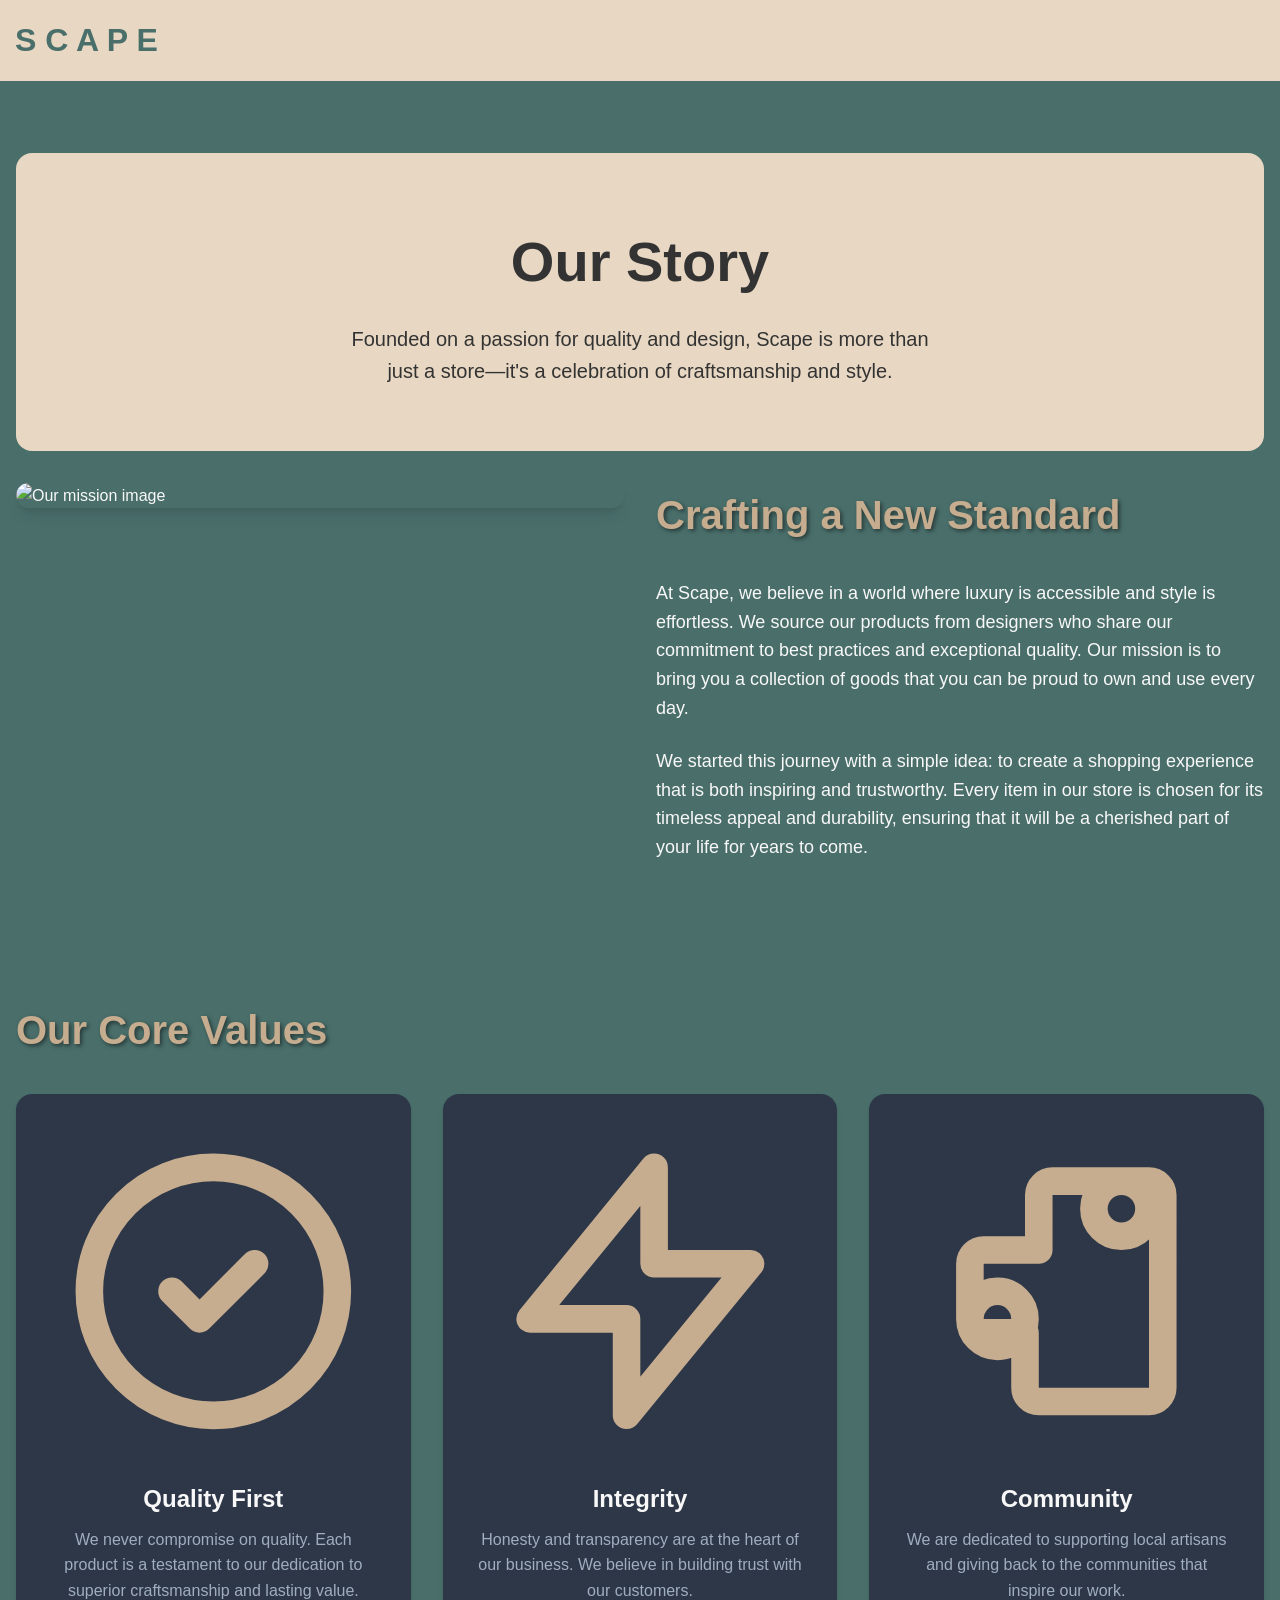
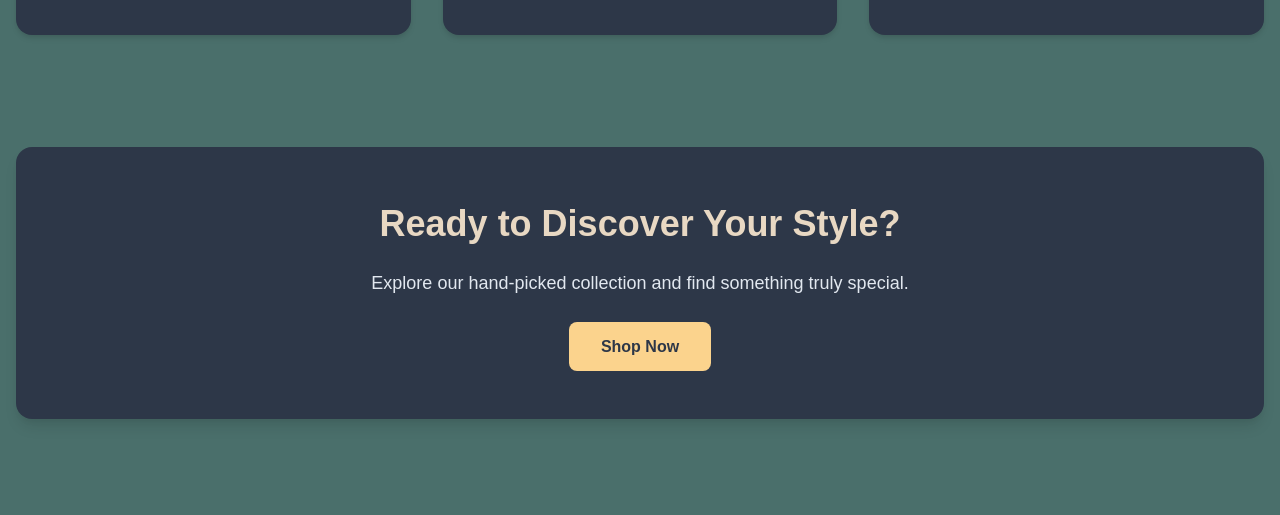
==== about.html @ 92dfc1a6 "working on the product page" ====
<!DOCTYPE html>
<html lang="en">
    <head>
    <meta charset="UTF-8">
    <meta name="viewport" content="width=device-width, initial-scale=1.0">
    <title>Scape</title>
    <link rel="stylesheet" href="index.css">
</head>
<body class="body">
    <!-- the header and nav bar -->
    <header class="header">
        <a class="logo" href="index.html">S C A P E</a>
    </header>
    <!-- About Us Hero Section -->
    <main class="container main-content">
        <section class="hero-section">
            <h1 class="hero-title">
                Our Story
            </h1>
            <p class="hero-subtitle">
                Founded on a passion for quality and design, Scape is more than just a store—it's a celebration of craftsmanship and style.
            </p>
        </section>
        <!-- Our Mission Section -->
        <section class="mission-section">
            <div class="mission-content">
                <div class="mission-image-container">
                    <img src="https://placehold.co/600x400/D1D5DB/111827?text=Our+Mission" alt="Our mission image" class="mission-image">
                </div>
                <div class="mission-text-container">
                    <h2 class="section-title">Crafting a New Standard</h2>
                    <p class="section-text">
                        At Scape, we believe in a world where luxury is accessible and style is effortless. We source our products from designers who share our commitment to best practices and exceptional quality. Our mission is to bring you a collection of goods that you can be proud to own and use every day.
                    </p>
                    <p class="section-text">
                        We started this journey with a simple idea: to create a shopping experience that is both inspiring and trustworthy. Every item in our store is chosen for its timeless appeal and durability, ensuring that it will be a cherished part of your life for years to come.
                    </p>
                </div>
            </div>
        </section>
        <!-- Our Values Section -->
        <section class="values-section">
            <h2 class="section-title text-center">Our Core Values</h2>
            <div class="values-grid">
                <!-- Value 1 -->
                <div class="value-card">
                    <div class="value-icon">
                        <!-- Placeholder SVG for Quality -->
                        <svg class="w-12 h-12 inline-block" fill="none" stroke="currentColor" viewBox="0 0 24 24" xmlns="http://www.w3.org/100/svg">
                            <path stroke-linecap="round" stroke-linejoin="round" stroke-width="2" d="M9 12l2 2 4-4m6 2a9 9 0 11-18 0 9 9 0 0118 0z"></path>
                        </svg>
                    </div>
                    <h3 class="value-title">Quality First</h3>
                    <p class="value-description">
                        We never compromise on quality. Each product is a testament to our dedication to superior craftsmanship and lasting value.
                    </p>
                </div>
                <!-- Value 2 -->
                <div class="value-card">
                    <div class="value-icon">
                        <!-- Placeholder SVG for Integrity -->
                        <svg class="w-12 h-12 inline-block" fill="none" stroke="currentColor" viewBox="0 0 24 24" xmlns="http://www.w3.org/100/svg">
                            <path stroke-linecap="round" stroke-linejoin="round" stroke-width="2" d="M13 10V3L4 14h7v7l9-11h-7z"></path>
                        </svg>
                    </div>
                    <h3 class="value-title">Integrity</h3>
                    <p class="value-description">
                        Honesty and transparency are at the heart of our business. We believe in building trust with our customers.
                    </p>
                </div>
                <!-- Value 3 -->
                <div class="value-card">
                    <div class="value-icon">
                        <!-- Placeholder SVG for Community -->
                        <svg class="w-12 h-12 inline-block" fill="none" stroke="currentColor" viewBox="0 0 24 24" xmlns="http://www.w3.org/100/svg">
                            <path stroke-linecap="round" stroke-linejoin="round" stroke-width="2" d="M17 20h-7c-.552 0-1-.448-1-1v-4H6a1 1 0 01-1-1v-4a1 1 0 011-1h4V5a1 1 0 011-1h7a1 1 0 011 1v14a1 1 0 01-1 1zM7 16a2 2 0 100-4 2 2 0 000 4zM16 8a2 2 0 100-4 2 2 0 000 4z"></path>
                        </svg>
                    </div>
                    <h3 class="value-title">Community</h3>
                    <p class="value-description">
                        We are dedicated to supporting local artisans and giving back to the communities that inspire our work.
                    </p>
                </div>
            </div>
        </section>
        <!-- Call to Action Section -->
        <section class="cta-section">
            <div class="cta-card">
                <h2 class="cta-title">Ready to Discover Your Style?</h2>
                <p class="cta-text">
                    Explore our hand-picked collection and find something truly special.
                </p>
                <a href="product.html" class="cta-button">
                    Shop Now
                </a>
            </div>
        </section>
    </main>
</body>
</html>
---- index.css ----
* {
    margin: 0;
    padding: 0;
    box-sizing: border-box;
    font-family: 'Montserrat', sans-serif;
}
:root {
    --primary-color: #4a6f6b;
    --secondary-color: #e8d8c3;
    --accent-color: #c7ad8f;
    --text-dark: #333;
    --text-light: #f8f8f8;
    --transition: all 0.3s ease;
}
.header {
    display: flex;
    align-items: center;
    justify-content: space-between;
    padding: 15px;
    background-color: var(--secondary-color);
    position: sticky;
    top: 0;
    z-index: 1000;
    cursor: default;
}
.navbar {
    display: flex;
    gap: 20px;
    padding: 10px;
    align-items: center;
}
.nav-links {
    display: flex;
    gap: 15px;
}
.logo {
    text-decoration: none;
    color: var(--primary-color);
    font-size: 2rem;
    font-weight: bold;
}
.logo:hover {
    color: #2980b9;
    transition: color 0.3s ease;
}
.navbar a {
    text-decoration: none;
    color: black;
    font-weight: bold;
    transition: color 0.3s ease;
}
.hero {
    text-align: center;
    height: 90vh;
    padding: 20px;
    background: linear-gradient(rgba(0, 0, 0, 0.6), rgba(0, 0, 0, 0.9)), 
    url('hero.jpg');
    background-size: cover;
    background-position: center;
    color: var(--text-light);
    display: flex;
    flex-direction: column;
    justify-content: center;
    align-items: center;
    gap: 40px;
    font-size: 1.5rem;
    cursor: default;
}
.hero h1 {
    font-size: 3.5rem;
    margin-bottom: 40px;
}
.hero p {
    font-size: 1.3rem;
}
.chkout {
    padding: 10px 30px;
    background-color :rgba(56, 71, 70, 0.7);
    color: white;
    text-decoration: none;
    border-radius: 5px;
    cursor: grab;
    font-size: 1.2rem;
    font-weight: 700;
}
.chkout:hover {
    transform: scale(1.04);
    transition: transform 0.3s ease, box-shadow 0.3s ease;
    background-color: var(--accent-color);
    color: black;
}
.contact {
    display: flex;
    flex-direction: column;
    align-items: center;
    justify-content: center;
    gap: 20px;
    cursor: default;
    height: 100vh;
    background-color: var(--secondary-color);
    color: var(--text-dark);
}
.contact h2 {
    font-size: 40px;
    margin-bottom: 40px;
}
.contact p {
    font-size: 1.3rem;
}
.contact-container {
    display: flex;
    width: 90%;
    gap: 30px;
}
.cntcon {
    display: flex;
    flex-direction: column;
    gap: 40px;
    width: 60%;
}
.cntcon h1 {
    color: cyan;
    font-size: 2.2rem;
    font-weight: bold;
    font-family:'Trebuchet MS', 'Lucida Sans Unicode', 
    'Lucida Grande', 'Lucida Sans', Arial, sans-serif;
}
.cntcon p {
    font-style: italic;
    font-size: 1.5rem;
    color: rgb(182, 182, 182);
    margin-top: 30px;
}
.cntcon article {
    font-family: monospace;
    font-size: 20px;
    margin-top: 40px;
}
.contact-form {
    width: 60%;
    display: flex;
    flex-direction: column;
    gap: 40px;
    /* box-shadow: inset 0 0 10px white; */
    padding: 25px;
}
.namecon {
    display: flex;
    flex-wrap: wrap;
    justify-content: space-between;
    align-items: center;
    gap: 10px;
}
.namecon input {
    border: none;
    background-color: white;
    font-size: 1rem;
    padding: 15px;
    color: black;
}
.inputs {
    border: none;
    background-color: white;
    font-size: 1rem;
    padding: 15px;
    color: black;
}
.contact-form input::placeholder {
    color: gray;
    font-size: 20px;
}
.contact-form textarea {
    border: none;
    background-color: white;
    font-size: 20px;
    padding: 10px;
    line-height: 70px;
}
.contact-form textarea::placeholder {
    color: gray;
}
.cntbtn button {
    background-color: var(--primary-color);
    border: none;
    padding: 10px;
    color: white;
    font-weight: bold;
    font-size: 15px;
    cursor: pointer;
}
.cntbtn button:hover {
    background-color: var(--accent-color);
    transform: scale(1.05);
    transition: transform 0.3s ease, box-shadow 0.3s ease;
    color: var(--text-dark);
}
.footers {
    display: none;
}
.contacts {
    display: none;
}
.logbodys {
    display: none;
}
.logbod {
    background-color: var(--primary-color);
}
.logbods {
    background-color: var(--primary-color);
}
.fstdiv a {
    color: var(--primary-color);
    font-weight: bold;
    text-decoration: none;
    font-size: 2rem;
}.fstdiv {
    margin: 0 10px;
}
.fstdiv a:hover {
    color: #2980b9;
    transition: color 0.3s ease;
}
.snddiv {
    display: flex;
    align-items: center;
}
.snddiv input {
    border: none;
    background-color: transparent;
    color: black;
    font-size: 1rem;
    gap: 10px;
    padding: 10px 100px;
    background-color: white;
    border-radius: 50px;
}
.snddiv input::placeholder {
    text-align: center;
    color: gray;
    font-size: 15px;
}
.snddiv button {
    border: none;
    background-color: transparent;
    padding: 8px 15px;
    cursor: pointer;
}
.snddiv button:hover {
    transform: scale(1.2);
    transition: transform 0.3s ease;
}
.trddiv {
    display: flex;
    align-items: center;
    gap: 15px;
    margin: 0 10px;
}
.trddiv button {
    border: none;
    background-color: transparent;
    cursor: pointer;
    padding: 3px 5px;
}
.trddiv button:hover {
    transform: scale(1);
    transition: transform 0.3s ease;
    border-bottom: 2px solid black;
}
.prosec {
    background-color: var(--primary-color);
}
.pronav {
    display: flex;
    justify-content: space-between;
    background-color: var(--secondary-color);
    padding: 10px;
    flex-wrap: wrap;    
    gap: 10px;
}
.prodimg {
    display: flex;
    justify-content: center;
    align-items: center;
    height: 80vh;
    text-align: center;
    margin: 0 auto;
    background-color: transparent;
}
.proserv {
    display: flex;
    flex-direction: column;
    align-items: center;
    gap: 30px;
    padding: 50px;
    background-color: var(--primary-color);
    cursor: default;
}
.proserv h1 {
    font-size: 3rem;
    font-weight: bold;
    color: var(--secondary-color);
}
.proserv h2 {
    color: var(--text-light);
    margin-top: 60px;
}
.proserv p {
    font-size: 1.3rem;
    font-style: italic;
}
.data-containers {
    display: grid;
    grid-template-columns: repeat(4 , 1fr);
    gap: 20px;
    padding: 20px;
}
.data-items {
    background-color: var(--secondary-color);
    border-radius: 12px;
    box-shadow: 0 4px 15px rgba(0, 0, 0, 0.1);
    padding: 20px;
    text-align: center;
    transition: transform 0.3s ease, box-shadow 0.3s ease;
    display: flex;
    flex-direction: column;
    align-items: center;
    object-fit: contain;
    width: 100%;
    font-weight: bold;
    cursor: pointer;
}
.data-items:hover {
    transform: translateY(-5px);
    box-shadow: 0 0 25px rgba(0, 0, 0, 0.15);
}
.data-items img {
    height: 150px;
    border-radius: 8px;
    margin-bottom: 15px;
}
.data-items h3 {
    font-size: 1.2em;
    color: #2c3e50;
    margin: 10px 0;
    line-height: auto;
}
.data-items p {
    font-size: 1rem;
    color: #7f8c8d;
    margin: 5px 0;
    text-align: center;
    width: 100%;
}
.data-items p:first-of-type {
    font-weight: bold;
    color: #2980b9;
}
.data-container {
    display: grid;
    grid-template-columns: repeat(auto-fit, minmax(300px, 1fr));
    gap: 20px;
    padding: 20px;
}
.data-item {
    background-color: var(--secondary-color);
    border-radius: 12px;
    box-shadow: 0 4px 15px rgba(0, 0, 0, 0.1);
    padding: 20px;
    text-align: center;
    transition: transform 0.3s ease, box-shadow 0.3s ease;
    display: flex;
    flex-direction: column;
    align-items: center;
    font-family: 'Montserrat', sans-serif;
    object-fit: contain;
    width: 100%;
}
.data-item:hover {
    transform: translateY(-5px);
    box-shadow: 0 0 25px rgba(0, 0, 0, 0.15);
}
.data-item img {
    max-width: 100%;
    height: 150px;
    object-fit: contain;
    border-radius: 8px;
    margin-bottom: 15px;
}
.data-item h3 {
    font-size: 1.2em;
    color: #2c3e50;
    margin: 10px 0;
    line-height: auto;
}
.data-item p {
    font-size: 1rem;
    color: #7f8c8d;
    margin: 5px 0;
    text-align: center;
    width: 100%;
}
.data-item p:first-of-type {
    font-weight: bold;
    color: #2980b9;
}
.logbody {
    font-weight: bold;
    width: 100%;
}
.loginform {
    display: flex;
    flex-direction: column;
    gap: 10px;
    color: white;
    width: 55%;
    font-size: 18px;
    margin-top: 100px;
}
.logdivs {
    display: none;
}
.logdiv {
    width: 45%;
    background-image: url('Desktops-header.png');
    background-position: center;
    background-size: cover;
    height: 88vh;
}
.divconts, .dash, .join {
    display: none;
}
.divcont {
    display: flex;
    flex-direction: column;
    align-items: center;
    justify-content: center;
    gap: 10px;
    text-align: center;
    position: relative;
    right: 60%;
    top: 3%;
}
.logdiv h1 {
    font-size: 2.5rem;
    font-weight: bold;
    color: var(--accent-color);
    margin-bottom: 30px;
}
.logdiv p {
    font-style: italic;
    font-weight: bold;
    color: var(--text-light);
    font-size: 1rem;
}
.formdiv {
    display: flex;
    flex-direction: column;
    gap: 20px;
    align-items: center;
}
.formdiv label {
    margin-right: 39%;
}
.formdiv input {
    padding: 7px 10px;
    border: none;
    background-color: white;
    color: black;
    font-size: 20px;
    width: 50%;
}
.me {
    display: flex;
    gap: 10px;
    align-items: center;
    font-size: 1rem;
    font-weight: bold;
    justify-content: center;
    margin-right: 235px;
    margin-top: 10px;
}
.formbtn {
    display: flex;
    align-items: center;
    flex-direction: column;
    margin-right: 40%;
}
.formbtn button {
    border: none;
    background-color: rgb(24, 117, 24);
    color: white;
    font-size: 15px;
    padding: 6px 18px;
    margin: 20px 0;
    cursor: pointer;
    font-weight: bold;
}
.formbtn button:hover {
    transform: scale(1.05);
    background-color: rgb(28, 88, 28);
    transition: transform 0.3s;
}
.register {
    display: flex;
    gap: 100px;
    flex-wrap: wrap;
    justify-content: center;
}
.register a {
    color: var(--text-light);
    font-size: 1.07rem;
    font-weight: bold;
}
.register i {
    color: rgb(88, 88, 88);
}
.footer {
    display: flex;
    flex-direction: column;
    gap: 50px;
    height: 60vh;
    background-color: var(--primary-color);
    font-weight: bold;
    color: var(--text-light);
    padding: 50px;
}
.ftcon {
    display: flex;
    justify-content: space-around;
    align-items: center;
    gap: 20px;
}
.ft-col h1 {
    color: var(--accent-color);
}
.ft-col {
    display: flex;
    flex-direction: column;
    gap: 30px;
}
.ft-col li {
    list-style: none;
}
.quick a{
    text-decoration: none;
    color: var(--text-light);
} 
.quick {
    display: flex;
    flex-direction: column;
    gap: 20px;
}
.news-form input {
    border: none;
    padding: 10px;
}
.news-form {
    display: flex;
    justify-content: space-between;
    gap: 15px;
    align-items: center;
    margin-bottom: 40px;
}
.news-form input::placeholder {
    color: gray;
    font-size: 15px;
}
.ftbtn {
    display: flex;
    justify-content: center;
    border: none;
    background-color: transparent;
    width: 75%;
    color: var(--text-light);
    cursor: pointer;
    font-weight: 700;
}
.ftbtn:hover {
    transform: scale(1.05);
    color: white;
    transition: transform 0.3s;
}
.quick a:hover {
    padding: 5px;
    color: var(--secondary-color);
    transition: transform 0.3s
}
.quickie a:hover {
    transform: scale(1.1);
    background-color: white;
    transition: transform 0.3s;
}
.footlinks {
    display: flex;
    justify-content: center;
    font-size: 0.5rem;
    align-items: center;
    margin-top: 10px;
}
hr {
    position: relative;
    top: 50px;
}
.quickie li {
    display: flex;
    justify-content: center;
}
.quickie a {
    background-color: #e3e3e3;
    border-radius: 50%;
    padding: 10px;
}
.quickie {
    display: flex;
    flex-direction: column;
    gap: 5px;
}
.toggle-btn {
    display: none;
    flex-direction: column;
    cursor: pointer;
}
/* this is the about styling */
.body {
    font-family: 'Inter', sans-serif;
    background-color: var(--primary-color);
    color: var(--text-light);
    line-height: 1.6;
}
.container {
    max-width: 1280px;
    margin-left: auto;
    margin-right: auto;
    padding: 1rem;
}
.section-title {
    font-size: 2.5rem;
    font-weight: 700;
    color: var(--accent-color);
    margin-bottom: 2rem;
    text-shadow: 2px 2px 4px rgba(0,0,0,0.5);
}
.section-text {
    font-size: 1.125rem;
    color: var(--text-light);
    margin-bottom: 1.5rem;
}
/* Hero Section */
.hero-section {
    text-align: center;
    padding: 4rem 1rem;
    border-radius: 1rem;
    margin-top: 3.5rem;
    background-color: var(--secondary-color);
    color: var(--text-dark);
}
.hero-title {
    font-size: 3.5rem;
    font-weight: 700;
    margin-bottom: 1rem;
}
.hero-subtitle {
    font-size: 1.25rem;
    max-width: 600px;
    margin: 0 auto;
}
/* Mission Section */
.mission-section {
    padding: 2rem 0;
    margin-bottom: 3rem;
}
.mission-content {
    display: flex;
    flex-direction: column;
    align-items: center;
    gap: 2rem;
}
.mission-image-container {
    flex: 1;
    width: 100%;
    border-radius: 1rem;
    overflow: hidden;
    box-shadow: 0 10px 15px -3px rgba(0,0,0,0.1), 0 4px 6px -2px rgba(0,0,0,0.05);
}
.mission-image {
    width: 100%;
    height: auto;
    display: block;
}
.mission-text-container {
    flex: 1;
}
/* Values Section */
.values-section {
    padding: 2rem 0;
    margin-bottom: 3rem;
}
.values-grid {
    display: grid;
    grid-template-columns: repeat(1, 1fr);
    gap: 2rem;
}
.value-card {
    background-color: #2d3748;
    border-radius: 1rem;
    padding: 2rem;
    text-align: center;
    box-shadow: 0 4px 6px -1px rgba(0,0,0,0.1), 0 2px 4px -1px rgba(0,0,0,0.06);
    transition: transform 0.3s ease, box-shadow 0.3s ease;
}
.value-card:hover {
    transform: translateY(-5px);
    box-shadow: 0 10px 20px rgba(0,0,0,0.2);
}
.value-icon {
    color: var(--accent-color);
    margin-bottom: 1rem;
}
.value-title {
    font-size: 1.5rem;
    font-weight: 600;
    color: var(--text-light);
    margin-bottom: 0.5rem;
}
.value-description {
    font-size: 1rem;
    color: #a0aec0;
}
/* Call to Action Section */
.cta-section {
    padding: 2rem 0;
    margin-bottom: 3rem;
}
.cta-card {
    background: #2d3748;
    padding: 3rem 2rem;
    text-align: center;
    border-radius: 1rem;
    box-shadow: 0 10px 15px -3px rgba(0,0,0,0.1), 0 4px 6px -2px rgba(0,0,0,0.05);
    /* background: linear-gradient(45deg, #4299e1, #667eea); */
}
.cta-title {
    font-size: 2.25rem;
    font-weight: 700;
    color: var(--secondary-color);
    margin-bottom: 1rem;
}
.cta-text {
    font-size: 1.125rem;
    color: #e2e8f0;
    max-width: 600px;
    margin: 0 auto 1.5rem;
}
.cta-button {
    display: inline-block;
    background-color: #fbd38d;
    color: #2d3748;
    padding: 0.75rem 2rem;
    font-size: 1rem;
    font-weight: 600;
    border-radius: 0.5rem;
    text-decoration: none;
    transition: background-color 0.3s ease, transform 0.3s ease;
}
.cta-button:hover {
    background-color: var(--accent-color);
    transform: translateY(-2px);
}
.signsection {
    display: flex;
    flex-wrap: wrap;
    align-items: center;
    width: 90%;
    padding: 10px;
    height: 89vh;
}
.signform {
    display: flex;
    flex-direction: column;
    gap: 12px;
    width: 55%;
    padding: 30px;
    color: white;
    text-align: center;
    margin: 0 auto;
}
.signcon {
    background-image: url('./Desktop-about.png');
    background-size: cover;
    position: relative;
    left: 144px;
    height: 60vh;
    width: 45%;
    top: 100px;
}
.signtext h2 {
    font-size: 2rem;
    font-weight: bold;
    color: var(--secondary-color);
}
.signtext article {
    font-style: italic;
    font-weight: 600;
    color: rgb(223, 223, 223);
    font-size: 1.1rem;
}
.signtext {
    display: flex;
    flex-direction: column;
    gap: 50px;
    position: relative;
    bottom: 135px;
    right: 100px;
}
.signform label {
    font-weight: bold;
}
.signform input {
    border: none;
    background-color: white;
    padding: 10px;
    color: var(--text-dark);
    font-size: 1rem;
}
.signform input::placeholder {
    color: gray;
    font-size: 15px;
}
.signform label {
    text-align: left;
}
.gender {
    display: flex;
    gap: 50px;
    color: rgb(192, 192, 192);
}
.signA, .signB{
    text-decoration: none;
    color: #011cb4;
    transition: color 0.3s ease;
}
.signtext h4 {
    font-weight: bold;
    color: rgb(224, 224, 224);
}
.gender input {
    box-shadow: none;
}
.termdiv {
    display: flex;
    justify-content: center;
    align-items: center;
    gap: 10px;
}
.terms input {
    box-shadow: none;
}
.terms {
    display: flex;
    align-items: center;
    gap: 80px;
    font-weight: bold;
    margin-top: 9.9px;
}
.signfooter {
    background-color: black;
    font-size: 0.8rem;
    text-align: center;
    padding: 10px;
    font-style: italic;
}
.signfootery {
    background-color: var(--secondary-color);
    font-size: 0.8rem;
    text-align: center;
    padding: 10px;
    font-weight: bold;
    font-style: italic;
}
.signbtn {
    border: none;
    background-color: rgb(18, 128, 18);
    color: white;
    font-size: 15px;
    padding: 10px;
    cursor: pointer;
    font-weight: bold;
    display: flex;
}
.signbtn:hover {
    background-color: rgb(10, 175, 10);
    transform: scale(1.05);
    transition: transform 0.3s;
}
.logcon {
    display: flex;
    flex-wrap: wrap;
    align-items: center;
    padding: 10px;
    height: 89.7vh;   
}
.linkcon {
    display: flex;
    flex-direction: column;
    justify-content: center;
    gap: 10px;
    width: 50%;
    padding: 10px;
    font-family: 'Montserrat', sans-serif;
    font-weight: bold;
    margin-bottom: 50px;
}
.linkcon p {
    margin-bottom: 80px;
}
.mailto {
    text-decoration: none;
    color: var(--text-dark);
}
.phone {
    border: none;
    background-color: transparent;
    cursor: pointer;
    font-weight: 600;
    font-size: 1rem;
    color: var(--text-dark);
}
.allcon {
    display: flex;
    align-items: center;
    gap: 30px;
}
/* media queries  */
@media (min-width: 768px) {
    .mission-content {
        flex-direction: row;
        align-items: flex-start;
    }
}
@media (min-width: 640px) {
    .values-grid {
grid-template-columns: repeat(2, 1fr);
    }
}
@media (min-width: 1024px) {
    .values-grid {
grid-template-columns: repeat(3, 1fr);
    }
}
@media (max-width:768px) {
    .navbar {
        display: none;
    }
    .hero p {
        text-align: start;
    }
    .proserv {
        text-align: center;
    }
    .proserv h1 {
        font-size: 2.5rem;
    }
    .proserv h2 {
        font-size: 1.2rem;
        font-weight: 500;
    }
    .data-containers {
    display: grid;
    grid-template-columns: repeat(2 , 1fr);
    gap: 20px;
    padding: 20px;
    width: 140%;
    }
    .data-items {
        background-color: var(--secondary-color);
        border-radius: 12px;
        box-shadow: 0 4px 15px rgba(0, 0, 0, 0.6);
        padding: 20px;
        text-align: center;
        transition: transform 0.3s ease, box-shadow 0.3s ease;
        display: flex;
        flex-direction: column;
        align-items: center;
        object-fit: contain;
        width: 100%;
        font-weight: bold;
        font-size: 0.8rem;
    }
    .data-items:hover {
        transform: translateY(-5px);
        box-shadow: 0 0 25px rgba(0, 0, 0, 0.15);
    }
    .data-items img {
        height: 100px;
    }
    .allcon {
        display: none;
    } 
    .contact {
        display: flex;
        flex-direction: column;
        height: 100vh;
        gap: 30px;
    }
    .contact h2 {
        position: relative;
        top: 150px;
    }
    .contact-container {
        display: flex;
        flex-direction: column;
        width: 90%;
        margin-top: 100px;
    }
    .contact-form {
        width: 100%;
        position: relative;
        bottom: 140px;
    }
    .linkcon p {
        position: relative;
        left: 50%;
        text-align: center;
    }
    .namecon {
        display: flex;
        flex-wrap: wrap;
    }
    .namecon input {
        width: 45%;
        border-radius: 10px;
    }
    .contact-form {
        width: 100%;
        padding: 5px;
    }
    .inputs, textarea {
        width: 100%;
        border-radius: 10px;
    }
    .cntbtn {
        display: flex;
        justify-content: center;
        align-items: center;
    }
    .cntbtn button {
        border-radius: 5px;
    }
    .cntbtn button:hover {
        background-color: var(--accent-color);
        transform: scale(1);
        transition: transform 0.3s ease, box-shadow 0.3s ease;
        color: var(--text-dark);
    }
    .footer {
        height: auto;
        gap: 20px;
        padding: 10px;
        width: 100%;
        display: flex;
        align-items: center;
        justify-content: center;
    }
    .ftcon {
        display: flex;
        gap: 100px;
        padding: 10px;
        align-items: center;
    }
    .ftcon > div:nth-child(3) {
        display: none;
    }
    .ft-col h1 {
    color: var(--accent-color);
    font-size: 1.5rem;
    }
    .ft-col {
    display: flex;
    flex-direction: column;
    gap: 20px;
    font-size: 0.8rem;
    }
    .ft-col li {
        list-style: none;
    }
    .footlinks {
        color: var(--secondary-color);
        font-size: 0.4rem;
        margin: 10px;
    }
    .quick a{
        text-decoration: none;
        color: var(--text-light);
        font-weight: bold;
        font-size: 1rem;
    }
    .navbar {
        position: absolute;
        top: 60px;
        right: 0;
        width: 200px;
        height: 100vh;
        background: #333;
        flex-direction: column;
        align-items: center;
        justify-content: start;
        gap: 20px;
        padding-top: 30px;
        transform: translateX(100%);
        transition: transform 0.3s ease-in-out;
    }
    .navbar.active {
        transform: translateX(0);
    }
    .toggle-btn {
        display: flex;
    }
    .toggle-btn span {
    background: var(--primary-color);
    height: 5px;
    width: 30px;
    margin: 4px 0;
    transition: 0.3s;
    }
    .logbod {
        height: 123vh;
    }
    .divcont {
        display: none;
    }
    .divcont p {
        display: none;
    }
    .logdiv {
        display: none;
    }
    .logdivs {
        display: flex;
        align-items: center;
        justify-content: center;
        flex-direction: column;
    }
    .divconts {
        display: flex;
        flex-direction: column;
        gap: 10px;
        align-items: center;
        font-weight: bold;
        color: var(--text-light);
        font-style: italic;
        position: relative;
        bottom: 100px;
    }
    .logdivs h1 {
        color: var(--secondary-color);
        font-weight: bold;
        margin: 30px auto;
        font-size: 2.4rem;
        text-align: center;
    }
    .logcon {
        width: 100%;
        display: flex;
        justify-content: center;
    }
    .dash {
        display: flex;
        color: var(--text-light);
        font-size: 1.2rem;
        font-weight: bold;
    }
    .loginform {
        box-shadow: inset 0 0 10px white;
        width: 100%;
        padding: 15px;
        border-radius: 10px;
        position: relative;
        bottom: 120px;
    }
    .formdiv {
        display: flex;
        flex-direction: column;
        align-items: center;
        justify-content: center;
        text-align: center;
        gap: 10px;
    }
    .formdiv input {
        width: 95%;
        padding: 8px 0;
    }
    .formdiv label {
        font-weight: bold;
        position: relative;
        right: 40px;
        font-size: 1.4rem;
    }
    .me {
        font-size: 1.1rem;
        font-weight: bold;
        display: flex;
        gap: 10px;
        align-items: center;
        margin-right: 170px;
        margin-top: 10px;
    }
    .formbtn button {
        padding: 7px 17px;
        font-weight: bold;
        margin-right: 95px;
        font-size: 20px;
    }
    .register {
        display: flex;
        justify-content: space-around;
        gap: 10px;
        width: 100%;
    }
    .register a {
        font-size: 1rem;
    }
    .signcon {
        display: none;
    }
    .join {
        display: flex;
        color: var(--secondary-color);
        align-items: center;
        margin: 0 auto;
        font-size: 2.3rem;
        position: relative;
        top: 30px;
    }
    .signsection {
        display: flex;
        flex-direction: column;
        width: 100%;
        gap: 50px;
    }
    .signform {
        width: 100%;
        position: relative;
        bottom: 5px;
        box-shadow: inset 0 0 10px white;
        border-radius: 10px;
        padding: 15px;
    }
    .logbod {
        height: 115vh;
    }
    .terms {
        display: flex;
        align-items: center;
        gap: 10px;
    }
    .signbtn {
        margin: 0 auto;
        border-radius: 5px;
    }
    .logbods {
        height: 100vh;
    }
}
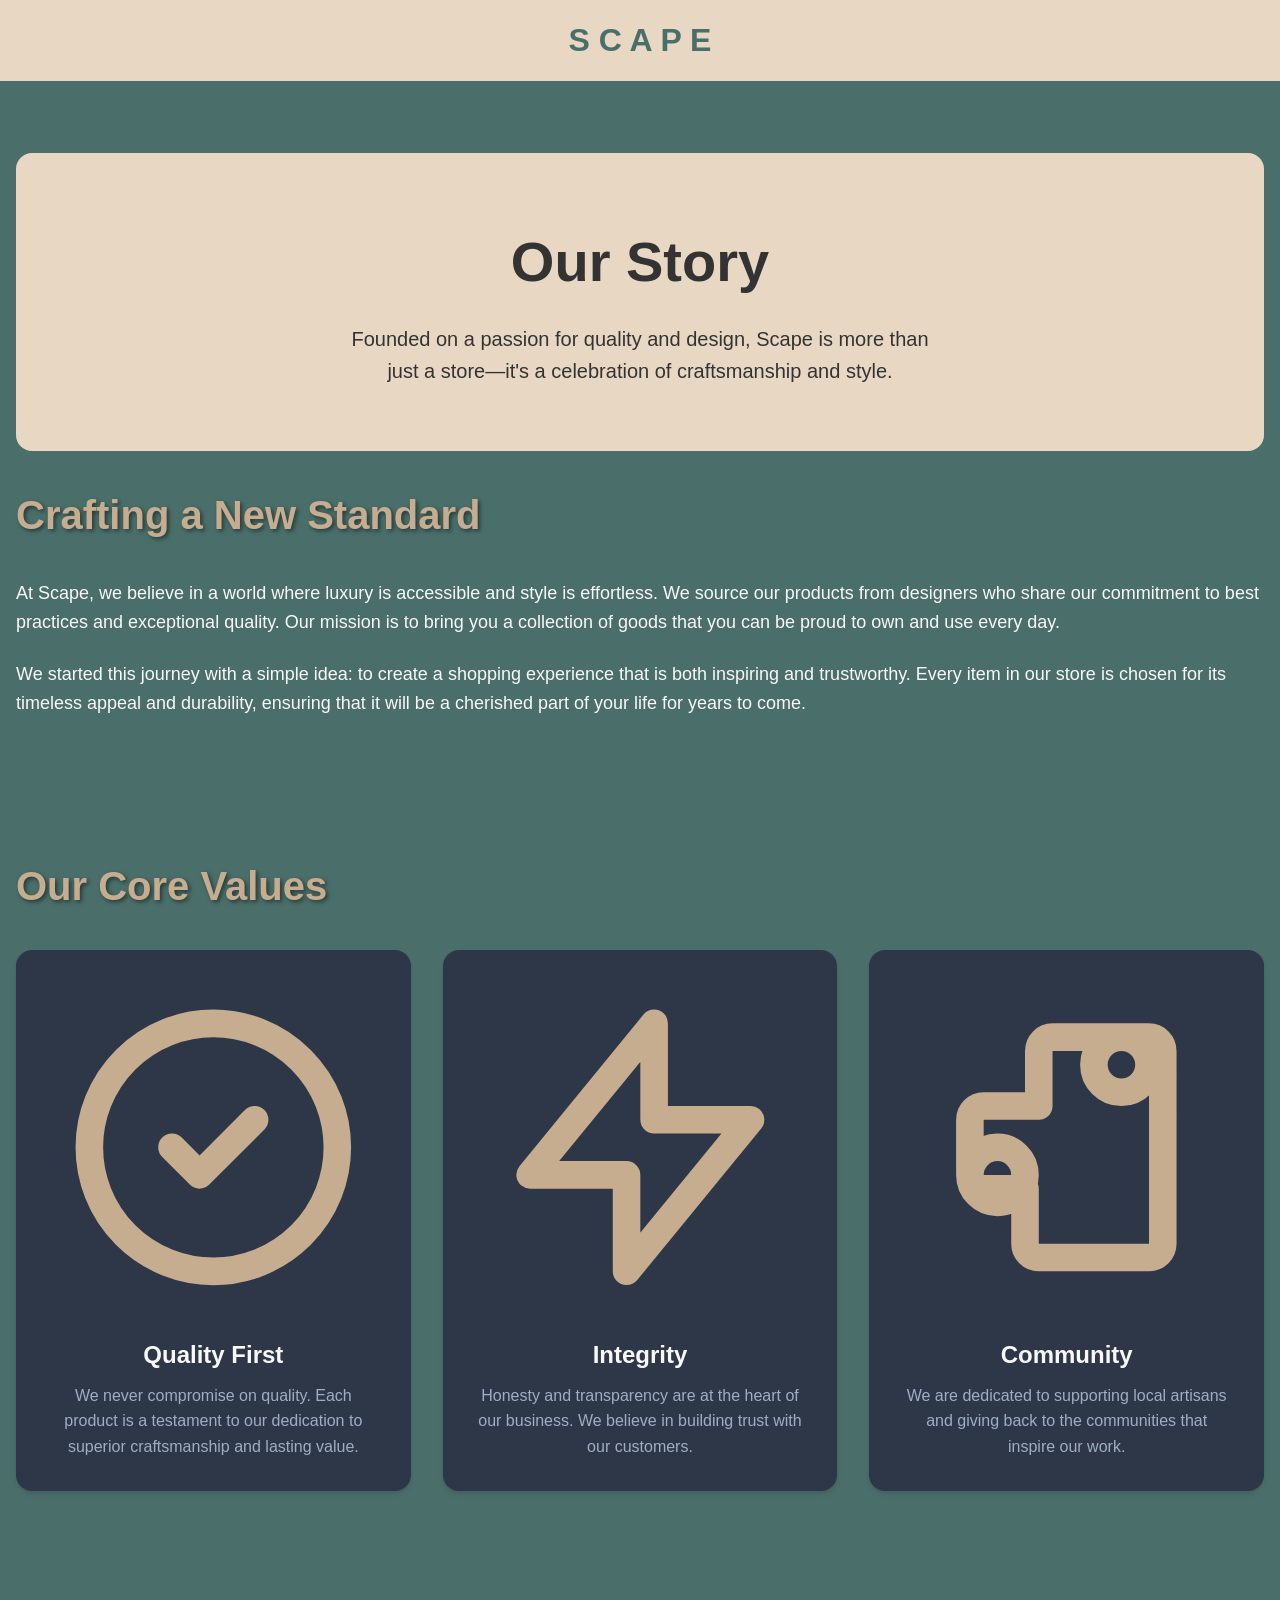
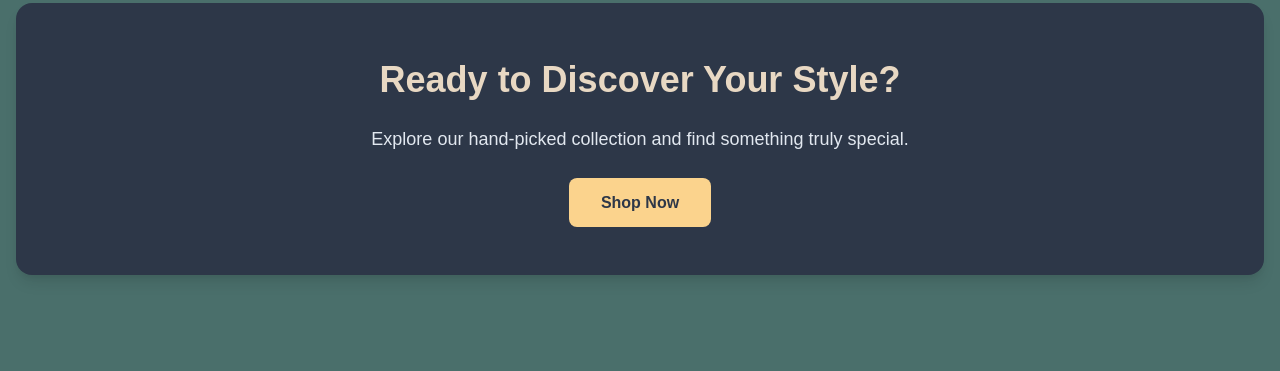
==== commit c3fa2ff3: "finished on web view" ====
--- a/about.html
+++ b/about.html
@@ -8,7 +8,7 @@
 </head>
 <body class="body">
     <!-- the header and nav bar -->
-    <header class="header">
+    <header class="headers">
         <a class="logo" href="index.html">S C A P E</a>
     </header>
     <!-- About Us Hero Section -->
@@ -24,9 +24,6 @@
         <!-- Our Mission Section -->
         <section class="mission-section">
             <div class="mission-content">
-                <div class="mission-image-container">
-                    <img src="https://placehold.co/600x400/D1D5DB/111827?text=Our+Mission" alt="Our mission image" class="mission-image">
-                </div>
                 <div class="mission-text-container">
                     <h2 class="section-title">Crafting a New Standard</h2>
                     <p class="section-text">
--- a/index.css
+++ b/index.css
@@ -10,9 +10,24 @@
     --accent-color: #c7ad8f;
     --text-dark: #333;
     --text-light: #f8f8f8;
+    --text-color: #2c3e50;
+    --light-gray: #e3e3e3;
+    --success-color: #28a745;
+    --warning-color: #ffc107;
     --transition: all 0.3s ease;
 }
-.header {
+header {
+    display: flex;
+    align-items: center;
+    justify-content: center;
+    padding: 15px;
+    background-color: var(--secondary-color);
+    position: sticky;
+    top: 0;
+    z-index: 1000;
+    cursor: default;
+}
+.headery {
     display: flex;
     align-items: center;
     justify-content: space-between;
@@ -209,105 +224,427 @@
 .logbods {
     background-color: var(--primary-color);
 }
-.fstdiv a {
-    color: var(--primary-color);
-    font-weight: bold;
-    text-decoration: none;
-    font-size: 2rem;
-}.fstdiv {
-    margin: 0 10px;
-}
-.fstdiv a:hover {
-    color: #2980b9;
-    transition: color 0.3s ease;
-}
-.snddiv {
-    display: flex;
-    align-items: center;
-}
-.snddiv input {
-    border: none;
-    background-color: transparent;
-    color: black;
-    font-size: 1rem;
-    gap: 10px;
-    padding: 10px 100px;
-    background-color: white;
-    border-radius: 50px;
-}
-.snddiv input::placeholder {
-    text-align: center;
-    color: gray;
-    font-size: 15px;
-}
-.snddiv button {
-    border: none;
-    background-color: transparent;
-    padding: 8px 15px;
-    cursor: pointer;
-}
-.snddiv button:hover {
-    transform: scale(1.2);
-    transition: transform 0.3s ease;
-}
-.trddiv {
-    display: flex;
-    align-items: center;
-    gap: 15px;
-    margin: 0 10px;
-}
-.trddiv button {
-    border: none;
-    background-color: transparent;
-    cursor: pointer;
-    padding: 3px 5px;
-}
-.trddiv button:hover {
-    transform: scale(1);
-    transition: transform 0.3s ease;
-    border-bottom: 2px solid black;
-}
+.prob {
+    background-color: var(--primary-color);
+    color: var(--secondary-color);
+}  
 .prosec {
-    background-color: var(--primary-color);
+    min-height: 100vh;
 }
 .pronav {
     display: flex;
     justify-content: space-between;
+    align-items: center;
     background-color: var(--secondary-color);
-    padding: 10px;
+    padding: 15px 20px;
     flex-wrap: wrap;    
     gap: 10px;
-}
-.prodimg {
-    display: flex;
-    justify-content: center;
-    align-items: center;
-    height: 80vh;
+    box-shadow: 0 2px 10px rgba(0, 0, 0, 0.1);
+    position: sticky;
+    top: 0;
+    z-index: 100;
+}     
+.fstdiv a {
+    font-size: 1.8rem;
+    font-weight: bold;
+    color: var(--primary-color);
+    text-decoration: none;
+}        
+.trddiv {
+    display: flex;
+    align-items: center;
+    gap: 15px;
+    position: relative;
+}
+.snddiv {
+    display: flex;
+    align-items: center;
+    background-color: white;
+    border-radius: 20px;
+    padding: 5px 10px;
+    margin-right: 10px;
+}
+.snddiv input {
+    border: none;
+    background: transparent;
+    padding: 8px;
+    outline: none;
+    width: 200px;
+}
+.snddiv button {
+    background: transparent;
+    border: none;
+    cursor: pointer;
+}
+.pronav button {
+    background: transparent;
+    border: none;
+    cursor: pointer;
+    position: relative;
+    transition: transform 0.2s;
+}
+.pronav button:hover {
+    transform: scale(1.1);
+}
+.count-badge {
+    position: absolute;
+    top: -5px;
+    right: -5px;
+    background-color: var(--primary-color);
+    color: white;
+    border-radius: 50%;
+    width: 18px;
+    height: 18px;
+    font-size: 0.7rem;
+    display: flex;
+    justify-content: center;
+    align-items: center;
+}
+.data-container {
+    display: grid;
+    grid-template-columns: repeat(auto-fit, minmax(250px, 1fr));
+    gap: 20px;
+    padding: 20px;
+}
+.data-item {
+    background-color: var(--secondary-color);
+    border-radius: 12px;
+    box-shadow: 0 4px 15px rgba(0, 0, 0, 0.1);
+    padding: 20px;
     text-align: center;
+    transition: transform 0.3s ease, box-shadow 0.3s ease;
+    display: flex;
+    flex-direction: column;
+    align-items: center;
+    position: relative;
+}
+.data-item:hover {
+    transform: translateY(-5px);
+    box-shadow: 0 0 25px rgba(0, 0, 0, 0.15);
+}
+.data-item img {
+    max-width: 100%;
+    height: 200px;
+    object-fit: contain;
+    border-radius: 8px;
+    margin-bottom: 15px;
+}
+.data-item h3 {
+    font-size: 1rem;
+    color: var(--text-color);
+    margin: 10px 0;
+    line-height: 1.4;
+    /* height: 60px; */
+    overflow: hidden;
+    text-overflow: ellipsis;
+}
+.data-item .price {
+    font-weight: bold;
+    color: var(--text-color);
+    font-size: 1.2rem;
+}
+.item-actions {
+    display: flex;
+    justify-content: center;
+    gap: 10px;
+    margin-top: 15px;
+    width: 100%;
+}
+.item-actions button {
+    padding: 8px 15px;
+    border: none;
+    border-radius: 5px;
+    cursor: pointer;
+    font-weight: 500;
+    transition: all 0.3s;
+}
+.fav-btn {
+    background-color: var(--light-gray);
+    color: var(--text-color);
+}
+.fav-btn.active {
+    background-color: #ff6b6b;
+    color: white;
+}
+.cart-btn {
+    background-color: var(--accent-color);
+    color: white;
+}
+.cart-btn:hover {
+    background-color: #3a5cd8;
+}
+/* Filter Modal */
+.modal {
+    display: none;
+    position: fixed;
+    top: 0;
+    left: 0;
+    width: 100%;
+    height: 100%;
+    background-color: rgba(0, 0, 0, 0.5);
+    z-index: 1000;
+    justify-content: center;
+    align-items: center;
+}
+.modal-content {
+    background-color: var(--secondary-color);
+    padding: 25px;
+    border-radius: 12px;
+    width: 90%;
+    max-width: 500px;
+    max-height: 80vh;
+    overflow-y: auto;
+    box-shadow: 0 5px 25px rgba(0, 0, 0, 0.2);
+}
+.modal-header {
+    display: flex;
+    justify-content: space-between;
+    align-items: center;
+    margin-bottom: 20px;
+    padding-bottom: 15px;
+    border-bottom: 1px solid var(--light-gray);
+}
+.close-btn {
+    background: none;
+    border: none;
+    font-size: 1.5rem;
+    cursor: pointer;
+    color: var(--text-color);
+}
+.filter-options {
+    display: flex;
+    flex-direction: column;
+    gap: 15px;
+}
+.filter-group {
+    display: flex;
+    flex-direction: column;
+    gap: 8px;
+}
+.filter-group label {
+    font-weight: 600;
+    color: var(--text-color);
+}
+.filter-group select, .filter-group input {
+    padding: 10px;
+    border: 1px solid var(--light-gray);
+    border-radius: 5px;
+    font-size: 1rem;
+}
+.price-range {
+    display: flex;
+    align-items: center;
+    gap: 10px;
+}
+.price-range input {
+    flex: 1;
+}
+.filter-actions {
+    display: flex;
+    justify-content: flex-end;
+    gap: 10px;
+    margin-top: 20px;
+}
+.filter-actions button {
+    padding: 10px 20px;
+    border: none;
+    border-radius: 5px;
+    cursor: pointer;
+    font-weight: 500;
+}
+.apply-filters {
+    background-color: var(--accent-color);
+    color: white;
+}
+.reset-filters {
+    background-color: var(--light-gray);
+    color: var(--text-color);
+}
+/* Checkout Page */
+.checkout-page {
+    padding: 20px;
+    max-width: 1000px;
     margin: 0 auto;
-    background-color: transparent;
-}
-.proserv {
-    display: flex;
-    flex-direction: column;
-    align-items: center;
+}
+.checkout-grid {
+    display: grid;
+    grid-template-columns: 1fr 1fr;
     gap: 30px;
-    padding: 50px;
-    background-color: var(--primary-color);
-    cursor: default;
-}
-.proserv h1 {
-    font-size: 3rem;
-    font-weight: bold;
+}
+.checkout-section {
+    background-color: var(--secondary-color);
+    border-radius: 12px;
+    padding: 20px;
+    box-shadow: 0 4px 15px rgba(0, 0, 0, 0.1);
+    margin-bottom: 20px;
+}
+.checkout-section h2 {
+    margin-bottom: 20px;
+    padding-bottom: 10px;
+    border-bottom: 1px solid var(--light-gray);
+}
+.checkout-item {
+    display: flex;
+    justify-content: space-between;
+    align-items: center;
+    padding: 10px 0;
+    border-bottom: 1px solid var(--light-gray);
+}
+.checkout-item-details {
+    flex: 1;
+}
+.checkout-item img {
+    width: 60px;
+    height: 60px;
+    object-fit: contain;
+    margin-right: 15px;
+}
+.quantity-controls {
+    display: flex;
+    align-items: center;
+    gap: 10px;
+}
+.quantity-btn {
+    width: 30px;
+    height: 30px;
+    border-radius: 50%;
+    border: 1px solid var(--light-gray);
+    background: white;
+    cursor: pointer;
+    display: flex;
+    align-items: center;
+    justify-content: center;
+}
+.remove-btn {
+    color: #ff6b6b;
+    cursor: pointer;
+    margin-left: 10px;
+}
+.checkout-summary {
+    background-color: var(--secondary-color);
+    border-radius: 12px;
+    padding: 20px;
+    box-shadow: 0 4px 15px rgba(0, 0, 0, 0.1);
+}
+.summary-item {
+    display: flex;
+    justify-content: space-between;
+    margin-bottom: 10px;
+}
+.summary-total {
+    display: flex;
+    justify-content: space-between;
+    font-weight: bold;
+    font-size: 1.2rem;
+    margin-top: 15px;
+    padding-top: 15px;
+    border-top: 2px solid var(--light-gray);
+}
+.checkout-actions {
+    display: flex;
+    justify-content: flex-end;
+    gap: 10px;
+    margin-top: 20px;
+}
+.checkout-actions button {
+    padding: 12px 25px;
+    border: none;
+    border-radius: 5px;
+    cursor: pointer;
+    font-weight: 500;
+    font-size: 1rem;
+}
+.continue-shopping {
+    background-color: var(--light-gray);
+}
+.complete-purchase {
+    background-color: var(--success-color);
+    color: white;
+}
+.form-group {
+    margin-bottom: 15px;
+}
+.form-group label {
+    display: block;
+    margin-bottom: 5px;
+    font-weight: 500;
+}
+.form-group input, .form-group select {
+    width: 100%;
+    padding: 10px;
+    border: 1px solid var(--light-gray);
+    border-radius: 5px;
+    font-size: 1rem;
+}
+.shipping-options {
+    display: flex;
+    flex-direction: column;
+    gap: 10px;
+    margin-top: 15px;
+}
+.shipping-option {
+    display: flex;
+    align-items: center;
+    padding: 10px;
+    border: 1px solid var(--light-gray);
+    border-radius: 5px;
+    cursor: pointer;
+}
+.shipping-option.selected {
+    border-color: var(--accent-color);
+    background-color: rgba(74, 108, 247, 0.05);
+}
+.shipping-option input {
+    margin-right: 10px;
+}
+.empty-message {
+    text-align: center;
+    padding: 30px;
+    font-size: 1.2rem;
+    display: flex;
+    justify-content: center;
+    align-items: center;
+    flex-direction: column;
+    color: #7f8c8d;
+    gap: 30px;
+}
+.empty-message a, .fav {
+    text-decoration: none;
     color: var(--secondary-color);
 }
-.proserv h2 {
-    color: var(--text-light);
-    margin-top: 60px;
-}
-.proserv p {
-    font-size: 1.3rem;
-    font-style: italic;
+/* Page sections */
+.page-section {
+    display: none;
+}
+.page-section.active {
+    display: block;
+}
+/* Favorites page */
+.favorites-container {
+    display: grid;
+    grid-template-columns: repeat(auto-fit, minmax(280px, 1fr));
+    gap: 20px;
+    padding: 20px;
+}
+/* Loading animation */
+.loader {
+    display: flex;
+    justify-content: center;
+    align-items: center;
+    height: 300px;
+    flex-direction: column;
+    gap: 20px;
+}
+.spinner {
+    width: 50px;
+    height: 50px;
+    border: 5px solid rgba(0, 0, 0, 0.1);
+    border-radius: 50%;
+    border-top-color: var(--accent-color);
+    animation: spin 1s ease-in-out infinite;
+}
+@keyframes spin {
+    to { transform: rotate(360deg); }
 }
 .data-containers {
     display: grid;
@@ -353,54 +690,6 @@
     width: 100%;
 }
 .data-items p:first-of-type {
-    font-weight: bold;
-    color: #2980b9;
-}
-.data-container {
-    display: grid;
-    grid-template-columns: repeat(auto-fit, minmax(300px, 1fr));
-    gap: 20px;
-    padding: 20px;
-}
-.data-item {
-    background-color: var(--secondary-color);
-    border-radius: 12px;
-    box-shadow: 0 4px 15px rgba(0, 0, 0, 0.1);
-    padding: 20px;
-    text-align: center;
-    transition: transform 0.3s ease, box-shadow 0.3s ease;
-    display: flex;
-    flex-direction: column;
-    align-items: center;
-    font-family: 'Montserrat', sans-serif;
-    object-fit: contain;
-    width: 100%;
-}
-.data-item:hover {
-    transform: translateY(-5px);
-    box-shadow: 0 0 25px rgba(0, 0, 0, 0.15);
-}
-.data-item img {
-    max-width: 100%;
-    height: 150px;
-    object-fit: contain;
-    border-radius: 8px;
-    margin-bottom: 15px;
-}
-.data-item h3 {
-    font-size: 1.2em;
-    color: #2c3e50;
-    margin: 10px 0;
-    line-height: auto;
-}
-.data-item p {
-    font-size: 1rem;
-    color: #7f8c8d;
-    margin: 5px 0;
-    text-align: center;
-    width: 100%;
-}
-.data-item p:first-of-type {
     font-weight: bold;
     color: #2980b9;
 }
@@ -1261,4 +1550,42 @@
     .logbods {
         height: 100vh;
     }
+    .pronav {
+        flex-direction: column;
+        padding: 10px;
+    }
+    .snddiv input {
+        width: 150px;
+    }   
+    .data-container {
+        display: grid;
+        grid-template-columns: repeat(2, 1fr);
+        /* grid-template-columns: repeat(auto-fit, minmax(250px, 1fr)); */
+    }
+    .data-item img {
+        height: 90px;
+    }
+    .modal-content {
+        width: 95%;
+        padding: 15px;
+    }
+    .checkout-grid {
+    display: grid;
+    grid-template-columns: 1fr;
+    }
+}
+@media (max-width: 480px) {
+    .trddiv {
+        flex-wrap: wrap;
+        justify-content: center;
+    }
+    .data-container {
+        grid-template-columns: 1fr;
+    }
+    .checkout-actions {
+        flex-direction: column;
+    }
+    .checkout-actions button {
+        width: 100%;
+    }
 }
